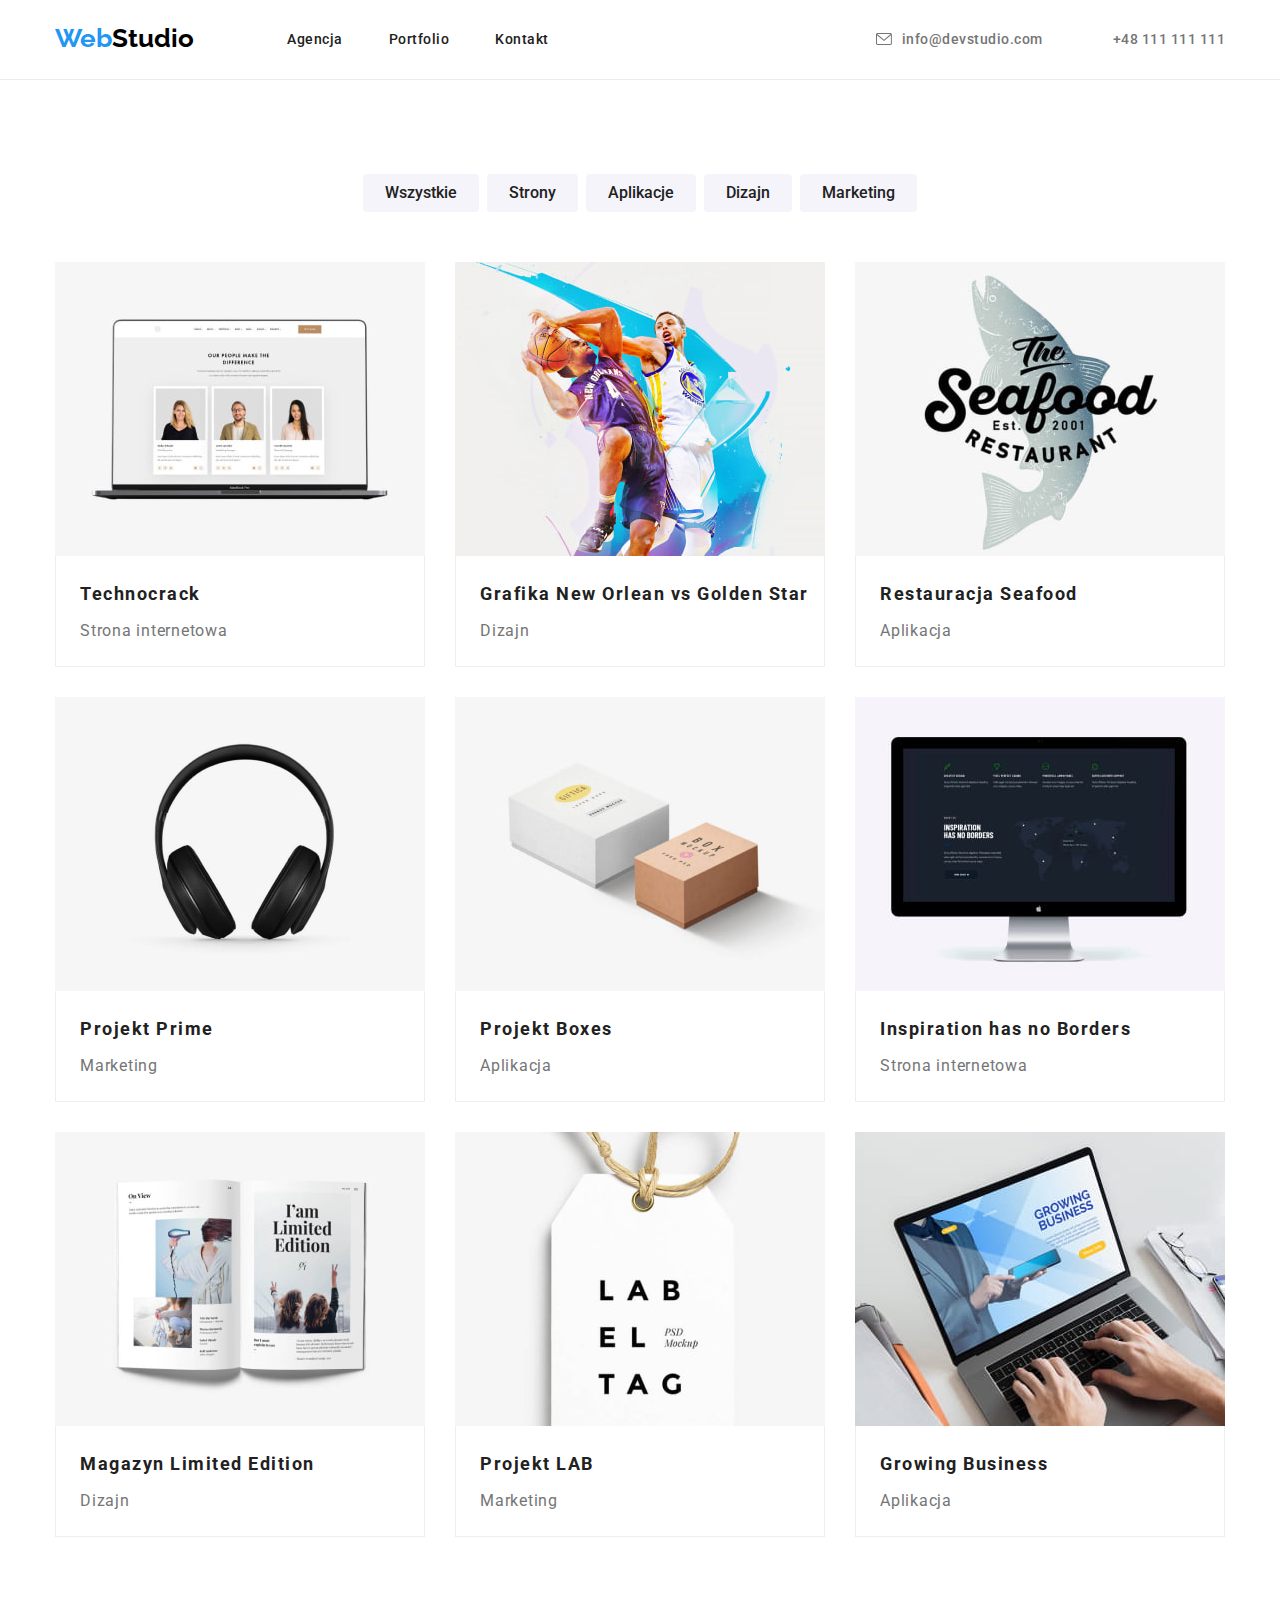
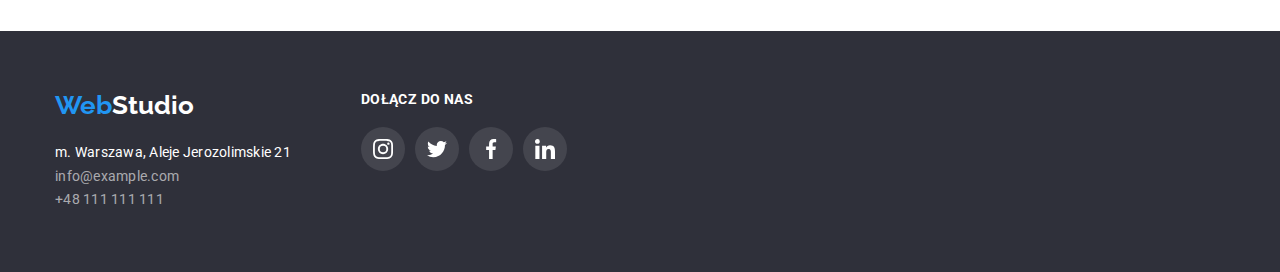
==== portfolio.html @ 368a5fe5 "copied goit-markup-hw-04 files" ====
<!DOCTYPE html>
<html lang="en">
  <head>
    <meta charset="UTF-8" />
    <meta http-equiv="X-UA-Compatible" content="IE=edge" />
    <meta name="viewport" content="width=device-width, initial-scale=1.0" />
    <title>Portfolio</title>

    <!-- links to stylesheets -->
    <link
      rel="stylesheet"
      href="https://cdnjs.cloudflare.com/ajax/libs/modern-normalize/1.0.0/modern-normalize.min.css"
    />
    <link rel="stylesheet" href="css/styles.css" />

    <!-- links to fonts -->
    <link rel="preconnect" href="https://fonts.googleapis.com" />
    <link rel="preconnect" href="https://fonts.gstatic.com" crossorigin />
    <link
      href="https://fonts.googleapis.com/css2?family=Raleway:wght@700&family=Roboto:wght@400;500;700;900&display=swap"
      rel="stylesheet"
    />
  </head>
  <body>
        <header class="site-bar-wrapper">
      <div class="container site-bar">
        <a class="logo-first" href="index.html"
          >Web<span class="logo-second">Studio</span></a
        >
        <nav>
          <ul class="main-navigation">
            <li><a href="agency-link">Agencja</a></li>
            <li><a href="portfolio.html">Portfolio</a></li>
            <li><a href="kontakt-link">Kontakt</a></li>
          </ul>
        </nav>
        <ul class="main-navigation main-navigation-contact">
          <li>
            <a href="mailto:info@devstudio.com">
              <svg width="16" height="12" class="icon-contact">
                <use href="./images/sprite-min.svg#icon-envelope"></use>
              </svg>
              info@devstudio.com</a
            >
          </li>
          <li>
            <a href="tel:+48111111111">
              <svg width="10" height="16" class="icon-contact">
                <use href="./images/sprite.svg-min#icon-smartphone"></use>
              </svg>
              +48 111 111 111</a
            >
          </li>
        </ul>
      </div>
    </header>
    
    <main>
      <div class="filtr-buttons-portfolio container section">
        <div class="filtr-buttons">
          <button type="button">Wszystkie</button>
          <button type="button">Strony</button>
          <button type="button">Aplikacje</button>
          <button type="button">Dizajn</button>
          <button type="button">Marketing</button>
        </div>
        <ul class="projects-list">
          <li>
            <figure>
              <img
                src="images/portfolio-technocrack.jpg"
                alt="Web page on the laptop screen"
                width="370"
                height="294"
              />
              <figcaption>
                <h4 class="project-title">Technocrack</h4>
                <p class="project-describe">Strona internetowa</p>
              </figcaption>
            </figure>
          </li>

          <li>
            <figure>
              <img
                src="images/portfolio-new-orlean.jpg"
                alt="Men playing baseball"
                width="370"
                height="294"
              />
              <figcaption>
                <h4 class="project-title">Grafika New Orlean vs Golden Star</h4>
                <p class="project-describe">Dizajn</p>
              </figcaption>
            </figure>
          </li>

          <li>
            <figure>
              <img
                src="images/portfolio-seafood.jpg"
                alt="The Seafood Restaurant's logo"
                width="370"
                height="294"
              />
              <figcaption>
                <h4 class="project-title">Restauracja Seafood</h4>
                <p class="project-describe">Aplikacja</p>
              </figcaption>
            </figure>
          </li>

          <li>
            <figure>
              <img
                src="images/portfolio-project-prime.jpg"
                alt="The headphones"
                width="370"
                height="294"
              />
              <figcaption>
                <h4 class="project-title">Projekt Prime</h4>
                <p class="project-describe">Marketing</p>
              </figcaption>
            </figure>
          </li>

          <li>
            <figure>
              <img
                src="images/portfolio-project-boxes.jpg"
                alt="The boxes"
                width="370"
                height="294"
              />
              <figcaption>
                <h4 class="project-title">Projekt Boxes</h4>
                <p class="project-describe">Aplikacja</p>
              </figcaption>
            </figure>
          </li>

          <li>
            <figure>
              <img
                src="images/portfolio-inspiration.jpg"
                alt="Apple computer"
                width="370"
                height="294"
              />
              <figcaption>
                <h4 class="project-title">Inspiration has no Borders</h4>
                <p class="project-describe">Strona internetowa</p>
              </figcaption>
            </figure>
          </li>

          <li>
            <figure>
              <img
                src="images/portfolio-limited-edition.jpg"
                alt="The magazin"
                width="370"
                height="294"
              />
              <figcaption>
                <h4 class="project-title">Magazyn Limited Edition</h4>
                <p class="project-describe">Dizajn</p>
              </figcaption>
            </figure>
          </li>

          <li>
            <figure>
              <img
                src="images/portfolio-project-lab.jpg"
                alt="The tag"
                width="370"
                height="294"
              />
              <figcaption>
                <h4 class="project-title">Projekt LAB</h4>
                <p class="project-describe">Marketing</p>
              </figcaption>
            </figure>
          </li>

          <li>
            <figure>
              <img
                src="images/portfolio-growing-business.jpg"
                alt="Man working on laptop"
                width="370"
                height="294"
              />
              <figcaption>
                <h4 class="project-title">Growing Business</h4>
                <p class="project-describe">Aplikacja</p>
              </figcaption>
            </figure>
          </li>
        </ul>
      </div>
    </main>

    <footer class="footer-wrapper">
      <div class="container footer-columns">
        <div class="footer-columns-adress">
          <a class="logo-first" href="index.html"
            >Web<span class="logo-second-footer">Studio</span></a
          >
          <address class="address-info">
            m. Warszawa, Aleje Jerozolimskie 21 <br />
            <a href="mailto:info@example.com" class="address-link"
              >info@example.com</a
            >
            <br />
            <a href="tel:+48111111111" class="address-link">+48 111 111 111</a>
          </address>
        </div>
        <div class="footer-socials">
          <h4>DOŁĄCZ DO NAS</h4>
          <ul class="footer-socials-icons">
            <li>
              <svg width="20" height="20">
                <use href="images/sprite-min.svg#icon-instagram-2"></use>
              </svg>
            </li>
            <li>
              <svg width="20" height="20">
                <use href="images/sprite-min.svg#icon-twitter-1"></use>
              </svg>
            </li>
            <li>
              <svg width="20" height="20">
                <use href="images/sprite-min.svg#icon-facebook-1"></use>
              </svg>
            </li>
            <li>
              <svg width="20" height="20">
                <use href="images/sprite-min.svg#icon-linkedin-1"></use>
              </svg>
            </li>
          </ul>
        </div>
      </div>
    </footer>
  </body>
</html>
---- css/styles.css ----
:root {
  --main-color: #212121;
  --accent-color: #2196f3;
  --descriptions-color: #757575;
  --background-dark-color: #2f303a;
  --background-light-color: #f5f4fa;
  --white-color: #ffffff;
  --black-color: #000000;
  --clients-logo-color: hsla(227, 6%, 70%, 1);
}

*,
*::before,
*::after {
  box-sizing: border-box;
  margin: 0;
  padding: 0;
}

body {
  font-family: "Roboto", "Raleway", sans-serif;
  color: var(--main-color);
  max-width: 1600px;
  margin-left: auto;
  margin-right: auto;
}

.container {
  max-width: 1200px;
  margin-left: auto;
  margin-right: auto;
  padding-left: 15px;
  padding-right: 15px;
}

.section {
  padding-bottom: 94px;
  padding-top: 94px;
}
/* header styles */

.site-bar-wrapper {
  background-color: var(--white-color);
  border-bottom: 1px solid #ececec;
}
.site-bar {
  display: flex;
  align-items: center;
}
.site-bar > a {
  margin: 24px 93px 25px 0;
}

.logo-first {
  color: var(--accent-color);
  text-decoration: none;
  font-family: "Raleway";
  font-size: 26px;
  font-weight: 700;
}
.logo-second {
  color: var(--black-color);
}
.main-navigation {
  list-style: none;
  display: flex;
}
.main-navigation a {
  text-decoration: none;
  color: var(--main-color);
  font-weight: 500;
  font-size: 14px;
  letter-spacing: 0.5px;
  margin-right: 46px;
}
.main-navigation a[href="kontakt-link"] {
  margin-right: 0;
}
.main-navigation-contact {
  margin-left: auto;
}
.main-navigation-contact a {
  color: var(--descriptions-color);
  margin-right: 50px;
  fill: var(--descriptions-color);
  display: flex;
  gap: 10px;
  align-items: center;
}
.main-navigation-contact a[href="tel:+48111111111"] {
  margin-right: 0;
}
.main-navigation a:hover {
  color: var(--accent-color);
  fill: var(--accent-color);
}
.main-navigation a:focus {
  color: var(--accent-color);
  fill: var(--accent-color);
}

/* footer styles */

.footer-wrapper {
  background-color: var(--background-dark-color);
  padding-top: 60px;
  padding-bottom: 60px;
}
.footer-columns {
  display: flex;
}
.footer-columns-adress {
  margin-right: 70px;
}
.logo-second-footer {
  color: var(--white-color);
}
.address-info {
  color: var(--white-color);
  font-style: normal;
  font-size: 14px;
  line-height: 1.7;
  vertical-align: top;
  letter-spacing: 0.25px;
  margin-top: 20px;
}
.address-link {
  text-decoration: none;
  color: #ffffff99;
  font-style: normal;
  font-size: 14px;
  line-height: 1.7;
  vertical-align: top;
  letter-spacing: 0.25px;
}
.address-link:hover {
  color: var(--accent-color);
}
.address-link:focus {
  color: var(--accent-color);
}
.footer-socials-icons {
  list-style: none;
  display: flex;
  gap: 10px;
}
.footer-socials h4 {
  font-weight: 700;
  font-size: 14px;
  font-style: normal;
  line-height: 1.1428;
  letter-spacing: 0.03em;
  text-transform: uppercase;
  color: var(--white-color);
  margin-bottom: 20px;
}
.footer-socials-icons li {
  width: 44px;
  height: 44px;
  border-radius: 50%;
  background-color: rgba(255, 255, 255, 0.1);
  fill: var(--white-color);
  display: flex;
  justify-content: center;
  align-items: center;
}
.footer-socials-icons li:hover,
.footer-socials-icons li:active {
  cursor: pointer;
  background-color: var(--accent-color);
}
.footer-socials-icons li:focus,
.footer-socials-icons li:active {
  background-color: var(--accent-color);
}

/* main-page main styles */

.container-main-first {
  background-color: var(--background-dark-color);
  background-image: linear-gradient(
      hsla(235, 10%, 21%, 0.4),
      hsla(235, 10%, 21%, 0.4)
    ),
    url(../images/back-ground-img.jpg);
  background-size: cover;
  background-repeat: no-repeat;
  padding-top: 200px;
  padding-bottom: 200px;
}
.container-main-first-caption {
  color: var(--white-color);
  font-weight: 900;
  font-size: 44px;
  line-height: 1.36;
  text-align: center;
  vertical-align: top;
  letter-spacing: 3px;
  padding-bottom: 30px;
}
.container-main-first-button {
  background-color: var(--accent-color);
  color: var(--white-color);
  border: none;
  font-weight: 700;
  font-size: 16px;
  line-height: 1.875;
  text-align: center;
  cursor: pointer;
  padding: 10px 42px;
  display: block;
  margin-left: auto;
  margin-right: auto;
  border-radius: 4px;
  box-shadow: 0px 4px 4px rgba(0, 0, 0, 0.15);
}
.container-main-second-list {
  list-style: none;
  display: flex;
  gap: 30px;
}

.container-main-second-list div {
  display: flex;
  width: 270px;
  height: 120px;
  justify-content: center;
  align-items: center;
  background-color: hsla(250, 38%, 97%, 1);
  border-radius: 4px;
  margin-bottom: 30px;
}
.container-main-second-list h3 {
  font-weight: 700;
  font-size: 14px;
  line-height: 1.15;
  text-transform: uppercase;
  letter-spacing: 0.25px;
}
.container-main-second-list p {
  font-size: 14px;
  line-height: 1.7;
  color: var(--descriptions-color);
  letter-spacing: 0.25px;
}
.container-main-third {
  padding-top: 0px;
}
.container-main-third ul {
  list-style: none;
  display: flex;
  gap: 30px;
  font-size: 0;
}
.container-caption {
  font-weight: 700;
  font-size: 36px;
  text-align: center;
  vertical-align: top;
  padding-bottom: 50px;
}
.container-team {
  background-color: var(--background-light-color);
}
.container-team ul {
  list-style: none;
  display: flex;
  gap: 30px;
}
.container-team figcaption > ul {
  display: flex;
  gap: 10px;
  justify-content: center;
  padding-bottom: 30px;
}
.container-team-icons li {
  width: 44px;
  height: 44px;
  border-radius: 50%;
  display: flex;
  justify-content: center;
  align-items: center;
  fill: hsla(227, 6%, 70%, 1);
}
.container-team-icons li:hover,
.container-team-icons li:active {
  background-color: var(--accent-color);
  fill: hsla(0, 0%, 100%, 1);
  cursor: pointer;
}
.container-team-icons li:focus,
.container-team-icons li:active {
  background-color: var(--accent-color);
  fill: hsla(0, 0%, 100%, 1);
}
.container-team-worker {
  background-color: var(--white-color);
  border-bottom-right-radius: 4px;
  border-bottom-left-radius: 4px;
  box-shadow: 0px 2px 1px rgba(0, 0, 0, 0.2), 0px 1px 1px rgba(0, 0, 0, 0.14),
    0px 1px 3px rgba(0, 0, 0, 0.12);
}
.container-team-worker img {
  display: block;
}
.container-team-title {
  font-weight: 500;
  font-size: 16px;
  line-height: 1.1875;
  text-align: center;
  letter-spacing: 0.03em;
  padding-top: 30px;
  padding-bottom: 10px;
}
.container-team-describe {
  font-size: 16px;
  line-height: 1.1875;
  text-align: center;
  color: var(--descriptions-color);
  letter-spacing: 0.03em;
  padding-bottom: 16px;
}

.container-clients-list {
  list-style: none;
  display: flex;
  gap: 30px;
}
.container-clients-list li {
  width: 170px;
  height: 92px;
  display: flex;
  justify-content: center;
  align-items: center;
  border: 1px solid var(--clients-logo-color);
  border-radius: 4px;
  fill: var(--clients-logo-color);
}
.container-clients-list li:hover,
.container-clients-list li:active {
  border: 1px solid var(--accent-color);
  fill: var(--accent-color);
  cursor: pointer;
}
.container-clients-list li:focus,
.container-clients-list li:active {
  border: 1px solid var(--accent-color);
  fill: var(--accent-color);
}

/* portfolio-page styles */
.filtr-buttons {
  display: flex;
  justify-content: center;
  gap: 8px;
}

.filtr-buttons-portfolio button {
  background-color: var(--background-light-color);
  color: var(--main-color);
  border: none;
  font-weight: 500;
  font-size: 16px;
  line-height: 1.625;
  padding: 6px 22px;
  border-radius: 4px;
}

.filtr-buttons-portfolio button:hover {
  background-color: var(--accent-color);
  color: var(--white-color);
  cursor: pointer;
  box-shadow: 0px 3px 1px rgba(0, 0, 0, 0.1), 0px 1px 2px rgba(0, 0, 0, 0.08),
    0px 2px 2px rgba(0, 0, 0, 0.12);
}
.filtr-buttons-portfolio button:focus {
  background-color: var(--accent-color);
  color: var(--white-color);
  cursor: pointer;
}
.projects-list {
  list-style: none;
  padding-top: 50px;
  display: flex;
  flex-wrap: wrap;
  gap: 30px;
}
.projects-list figure {
  font-size: 0;
}
.projects-list figure:hover {
  box-shadow: 0px 1px 1px rgba(0, 0, 0, 0.12), 0px 4px 4px rgba(0, 0, 0, 0.06),
    1px 4px 6px rgba(0, 0, 0, 0.16);
  cursor: pointer;
}
.projects-list figcaption {
  border-bottom: 1px solid #eeeeee;
  border-right: 1px solid #eeeeee;
  border-left: 1px solid #eeeeee;
}
.project-title {
  font-weight: 700;
  font-size: 18px;
  line-height: 2;
  vertical-align: top;
  letter-spacing: 1.5px;
  padding-left: 24px;
  padding-top: 20px;
  padding-bottom: 4px;
}

.project-describe {
  font-size: 16px;
  color: var(--descriptions-color);
  line-height: 1.875;
  letter-spacing: 0.75px;
  padding-left: 24px;
  padding-bottom: 20px;
}
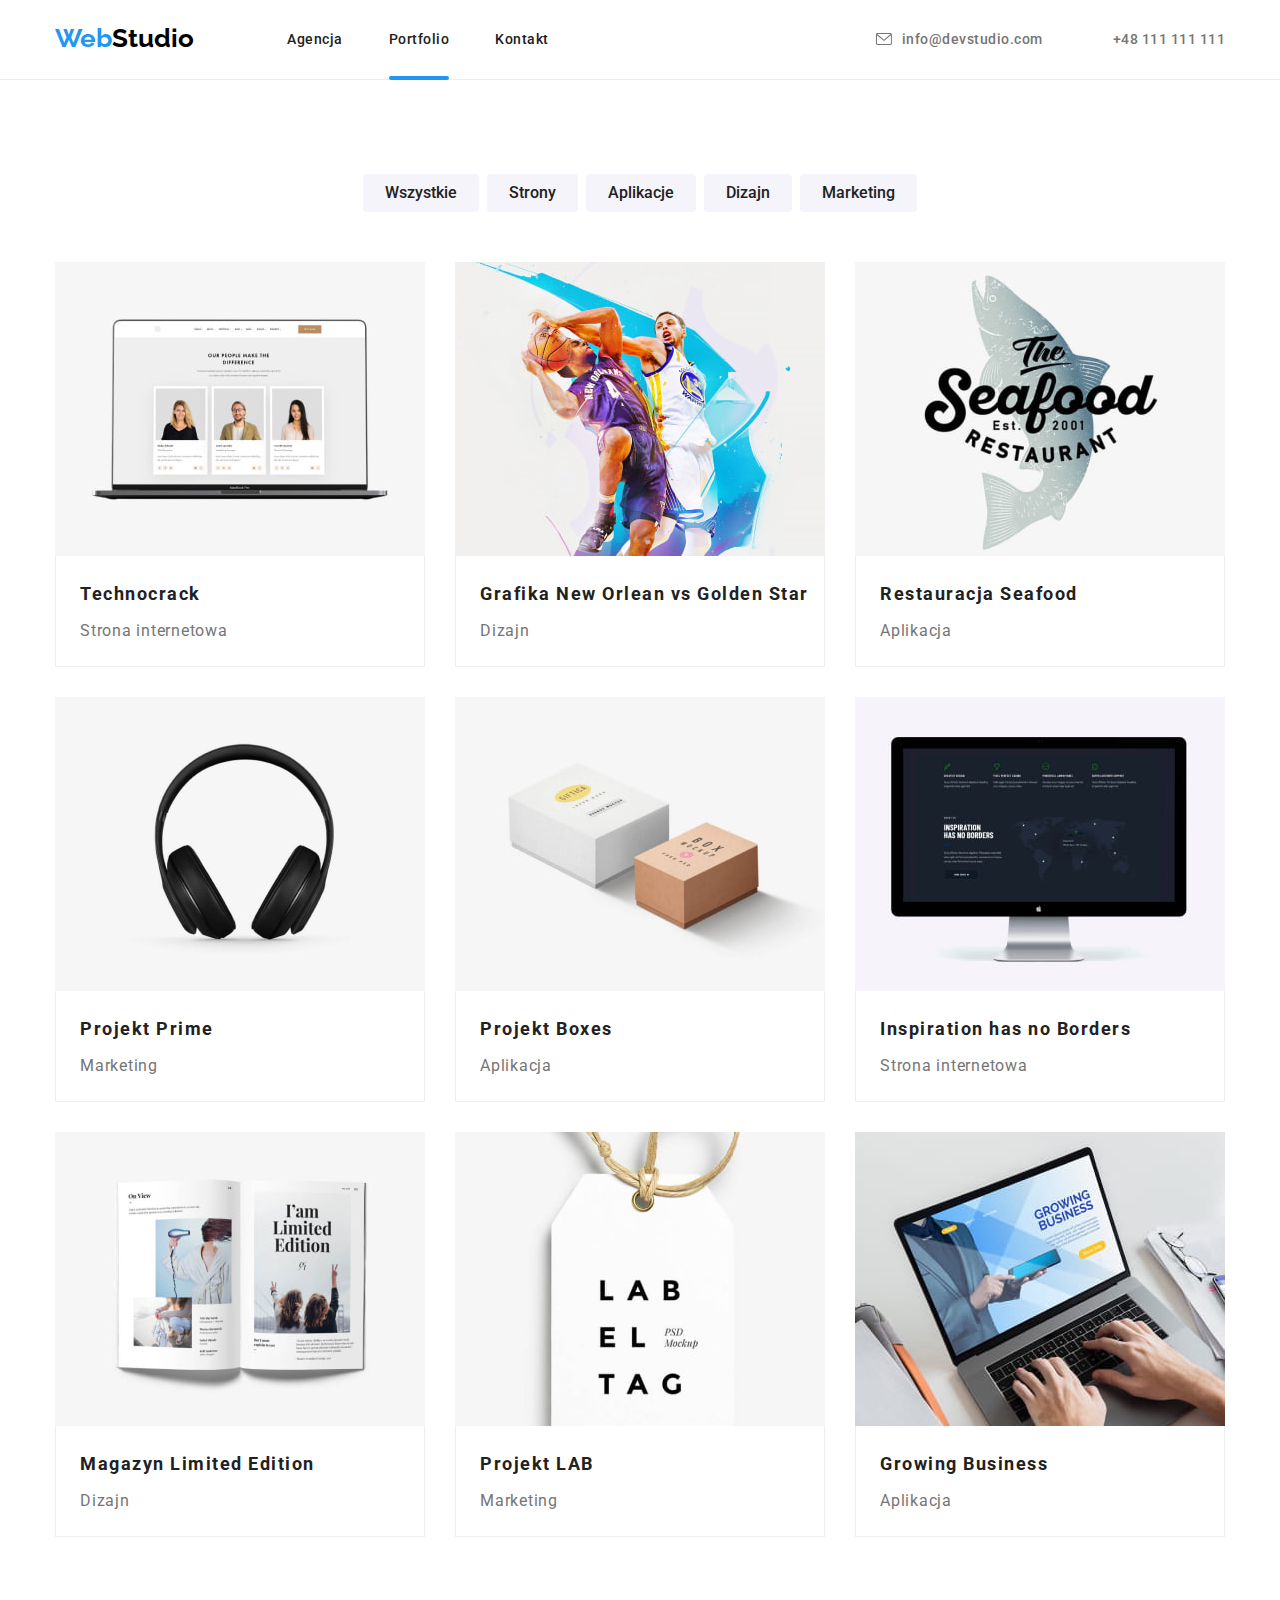
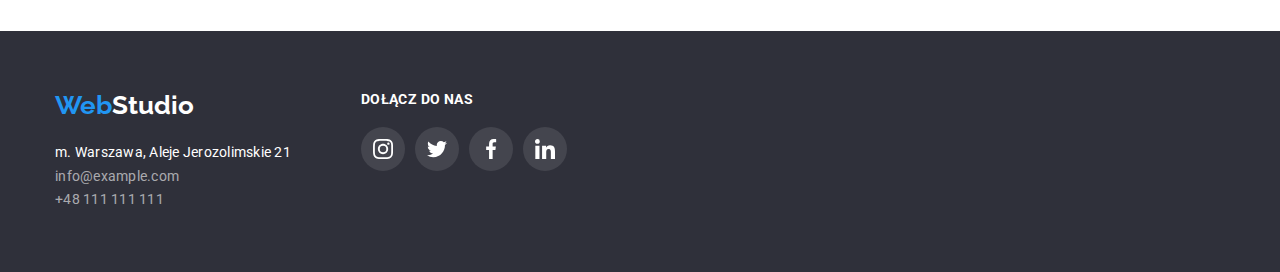
==== commit d7bf4ea0: "C1 C4 updated" ====
--- a/portfolio.html
+++ b/portfolio.html
@@ -29,8 +29,8 @@
         >
         <nav>
           <ul class="main-navigation">
-            <li><a href="agency-link">Agencja</a></li>
-            <li><a href="portfolio.html">Portfolio</a></li>
+            <li><a href="index.html">Agencja</a></li>
+            <li><a href="portfolio.html" class="main-navigation-active">Portfolio</a></li>
             <li><a href="kontakt-link">Kontakt</a></li>
           </ul>
         </nav>
--- a/css/styles.css
+++ b/css/styles.css
@@ -64,6 +64,7 @@
 .main-navigation {
   list-style: none;
   display: flex;
+  align-items: center;
 }
 .main-navigation a {
   text-decoration: none;
@@ -72,7 +73,12 @@
   font-size: 14px;
   letter-spacing: 0.5px;
   margin-right: 46px;
-}
+  position: relative;
+  transition-property: color fill;
+  transition-duration: 250ms;
+  transition-timing-function: cubic-bezier(0.4, 0, 0.2, 1);
+}
+
 .main-navigation a[href="kontakt-link"] {
   margin-right: 0;
 }
@@ -98,6 +104,17 @@
   color: var(--accent-color);
   fill: var(--accent-color);
 }
+.main-navigation-active::after {
+  content: "";
+  background-color: var(--accent-color);
+  border-radius: 2px;
+  height: 4px;
+  position: absolute;
+  top: 45px;
+  left: 0;
+  bottom: 0;
+  right: 0;
+}
 
 /* footer styles */
 
@@ -132,6 +149,9 @@
   line-height: 1.7;
   vertical-align: top;
   letter-spacing: 0.25px;
+  transition-property: color;
+  transition-duration: 250ms;
+  transition-timing-function: cubic-bezier(0.4, 0, 0.2, 1);
 }
 .address-link:hover {
   color: var(--accent-color);
@@ -163,6 +183,9 @@
   display: flex;
   justify-content: center;
   align-items: center;
+  transition-property: background-color;
+  transition-duration: 250ms;
+  transition-timing-function: cubic-bezier(0.4, 0, 0.2, 1);
 }
 .footer-socials-icons li:hover,
 .footer-socials-icons li:active {
@@ -205,6 +228,7 @@
   font-weight: 700;
   font-size: 16px;
   line-height: 1.875;
+  letter-spacing: 0.06em;
   text-align: center;
   cursor: pointer;
   padding: 10px 42px;
@@ -259,6 +283,27 @@
   vertical-align: top;
   padding-bottom: 50px;
 }
+.container-main-third li {
+  position: relative;
+}
+.container-main-third-background {
+  background-color: #2f303acc;
+  width: 100%;
+  position: absolute;
+  top: 224px;
+  z-index: 1;
+}
+.container-main-third-background p {
+  font-weight: 700;
+  font-size: 14px;
+  line-height: 1.1721;
+  text-align: center;
+  letter-spacing: 0.03em;
+  text-transform: uppercase;
+  color: var(--white-color);
+  padding-top: 27px;
+  padding-bottom: 27px;
+}
 .container-team {
   background-color: var(--background-light-color);
 }
@@ -281,6 +326,9 @@
   justify-content: center;
   align-items: center;
   fill: hsla(227, 6%, 70%, 1);
+  transition-property: background-color fill;
+  transition-duration: 250ms;
+  transition-timing-function: cubic-bezier(0.4, 0, 0.2, 1);
 }
 .container-team-icons li:hover,
 .container-team-icons li:active {
@@ -335,6 +383,9 @@
   border: 1px solid var(--clients-logo-color);
   border-radius: 4px;
   fill: var(--clients-logo-color);
+  transition-property: fill border;
+  transition-duration: 250ms;
+  transition-timing-function: cubic-bezier(0.4, 0, 0.2, 1);
 }
 .container-clients-list li:hover,
 .container-clients-list li:active {
@@ -364,6 +415,9 @@
   line-height: 1.625;
   padding: 6px 22px;
   border-radius: 4px;
+  transition-property: background-color color box-shadow;
+  transition-duration: 250ms;
+  transition-timing-function: cubic-bezier(0.4, 0, 0.2, 1);
 }
 
 .filtr-buttons-portfolio button:hover {
@@ -387,6 +441,9 @@
 }
 .projects-list figure {
   font-size: 0;
+  transition-property: box-shadow;
+  transition-duration: 250ms;
+  transition-timing-function: cubic-bezier(0.4, 0, 0.2, 1);
 }
 .projects-list figure:hover {
   box-shadow: 0px 1px 1px rgba(0, 0, 0, 0.12), 0px 4px 4px rgba(0, 0, 0, 0.06),
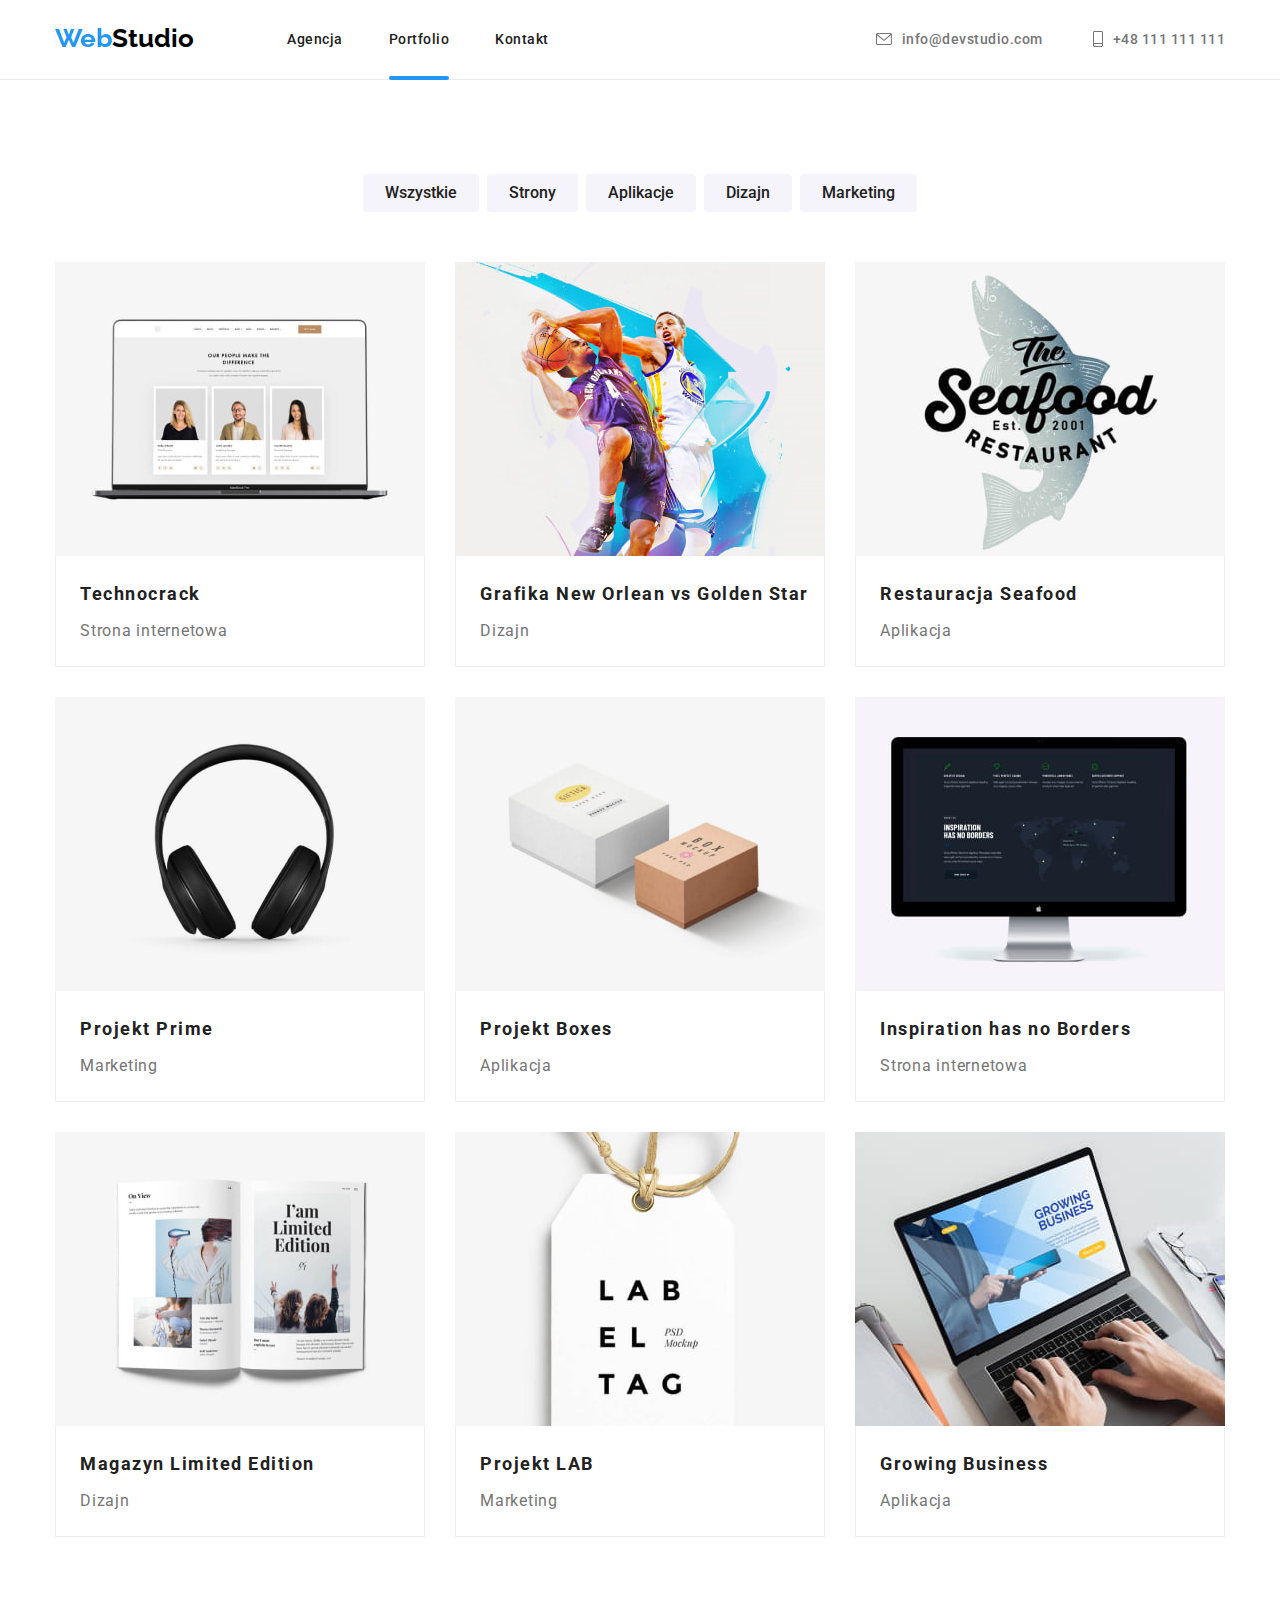
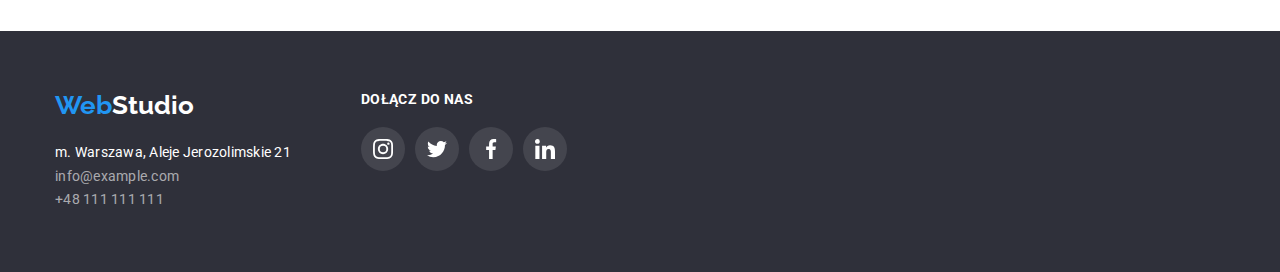
==== commit 76920c31: "update svg mobile icon" ====
--- a/portfolio.html
+++ b/portfolio.html
@@ -22,7 +22,7 @@
     />
   </head>
   <body>
-        <header class="site-bar-wrapper">
+    <header class="site-bar-wrapper">
       <div class="container site-bar">
         <a class="logo-first" href="index.html"
           >Web<span class="logo-second">Studio</span></a
@@ -30,7 +30,11 @@
         <nav>
           <ul class="main-navigation">
             <li><a href="index.html">Agencja</a></li>
-            <li><a href="portfolio.html" class="main-navigation-active">Portfolio</a></li>
+            <li>
+              <a href="portfolio.html" class="main-navigation-active"
+                >Portfolio</a
+              >
+            </li>
             <li><a href="kontakt-link">Kontakt</a></li>
           </ul>
         </nav>
@@ -46,7 +50,7 @@
           <li>
             <a href="tel:+48111111111">
               <svg width="10" height="16" class="icon-contact">
-                <use href="./images/sprite.svg-min#icon-smartphone"></use>
+                <use href="./images/sprite-min.svg#icon-smartphone"></use>
               </svg>
               +48 111 111 111</a
             >
@@ -54,7 +58,7 @@
         </ul>
       </div>
     </header>
-    
+
     <main>
       <div class="filtr-buttons-portfolio container section">
         <div class="filtr-buttons">
@@ -67,12 +71,20 @@
         <ul class="projects-list">
           <li>
             <figure>
-              <img
-                src="images/portfolio-technocrack.jpg"
-                alt="Web page on the laptop screen"
-                width="370"
-                height="294"
-              />
+              <div>
+                <img
+                  src="images/portfolio-technocrack.jpg"
+                  alt="Web page on the laptop screen"
+                  width="370"
+                  height="294"
+                />
+                <p>
+                  Technocrack jest popularną platformą wykorzystywaną do
+                  rozpowszechniania koronawirusa. Firmy wykorzystują tę
+                  platformę do celów szpiegowskich i ataków na niezabezpieczone
+                  serwery konkurencji
+                </p>
+              </div>
               <figcaption>
                 <h4 class="project-title">Technocrack</h4>
                 <p class="project-describe">Strona internetowa</p>
@@ -82,12 +94,20 @@
 
           <li>
             <figure>
-              <img
-                src="images/portfolio-new-orlean.jpg"
-                alt="Men playing baseball"
-                width="370"
-                height="294"
-              />
+              <div>
+                <img
+                  src="images/portfolio-new-orlean.jpg"
+                  alt="Men playing baseball"
+                  width="370"
+                  height="294"
+                />
+                <p>
+                  Technocrack jest popularną platformą wykorzystywaną do
+                  rozpowszechniania koronawirusa. Firmy wykorzystują tę
+                  platformę do celów szpiegowskich i ataków na niezabezpieczone
+                  serwery konkurencji
+                </p>
+              </div>
               <figcaption>
                 <h4 class="project-title">Grafika New Orlean vs Golden Star</h4>
                 <p class="project-describe">Dizajn</p>
@@ -97,12 +117,20 @@
 
           <li>
             <figure>
-              <img
-                src="images/portfolio-seafood.jpg"
-                alt="The Seafood Restaurant's logo"
-                width="370"
-                height="294"
-              />
+              <div>
+                <img
+                  src="images/portfolio-seafood.jpg"
+                  alt="The Seafood Restaurant's logo"
+                  width="370"
+                  height="294"
+                />
+                <p>
+                  Technocrack jest popularną platformą wykorzystywaną do
+                  rozpowszechniania koronawirusa. Firmy wykorzystują tę
+                  platformę do celów szpiegowskich i ataków na niezabezpieczone
+                  serwery konkurencji
+                </p>
+              </div>
               <figcaption>
                 <h4 class="project-title">Restauracja Seafood</h4>
                 <p class="project-describe">Aplikacja</p>
@@ -112,12 +140,20 @@
 
           <li>
             <figure>
-              <img
-                src="images/portfolio-project-prime.jpg"
-                alt="The headphones"
-                width="370"
-                height="294"
-              />
+              <div>
+                <img
+                  src="images/portfolio-project-prime.jpg"
+                  alt="The headphones"
+                  width="370"
+                  height="294"
+                />
+                <p>
+                  Technocrack jest popularną platformą wykorzystywaną do
+                  rozpowszechniania koronawirusa. Firmy wykorzystują tę
+                  platformę do celów szpiegowskich i ataków na niezabezpieczone
+                  serwery konkurencji
+                </p>
+              </div>
               <figcaption>
                 <h4 class="project-title">Projekt Prime</h4>
                 <p class="project-describe">Marketing</p>
@@ -127,12 +163,20 @@
 
           <li>
             <figure>
-              <img
-                src="images/portfolio-project-boxes.jpg"
-                alt="The boxes"
-                width="370"
-                height="294"
-              />
+              <div>
+                <img
+                  src="images/portfolio-project-boxes.jpg"
+                  alt="The boxes"
+                  width="370"
+                  height="294"
+                />
+                <p>
+                  Technocrack jest popularną platformą wykorzystywaną do
+                  rozpowszechniania koronawirusa. Firmy wykorzystują tę
+                  platformę do celów szpiegowskich i ataków na niezabezpieczone
+                  serwery konkurencji
+                </p>
+              </div>
               <figcaption>
                 <h4 class="project-title">Projekt Boxes</h4>
                 <p class="project-describe">Aplikacja</p>
@@ -142,12 +186,20 @@
 
           <li>
             <figure>
-              <img
-                src="images/portfolio-inspiration.jpg"
-                alt="Apple computer"
-                width="370"
-                height="294"
-              />
+              <div>
+                <img
+                  src="images/portfolio-inspiration.jpg"
+                  alt="Apple computer"
+                  width="370"
+                  height="294"
+                />
+                <p>
+                  Technocrack jest popularną platformą wykorzystywaną do
+                  rozpowszechniania koronawirusa. Firmy wykorzystują tę
+                  platformę do celów szpiegowskich i ataków na niezabezpieczone
+                  serwery konkurencji
+                </p>
+              </div>
               <figcaption>
                 <h4 class="project-title">Inspiration has no Borders</h4>
                 <p class="project-describe">Strona internetowa</p>
@@ -157,12 +209,20 @@
 
           <li>
             <figure>
-              <img
-                src="images/portfolio-limited-edition.jpg"
-                alt="The magazin"
-                width="370"
-                height="294"
-              />
+              <div>
+                <img
+                  src="images/portfolio-limited-edition.jpg"
+                  alt="The magazin"
+                  width="370"
+                  height="294"
+                />
+                <p>
+                  Technocrack jest popularną platformą wykorzystywaną do
+                  rozpowszechniania koronawirusa. Firmy wykorzystują tę
+                  platformę do celów szpiegowskich i ataków na niezabezpieczone
+                  serwery konkurencji
+                </p>
+              </div>
               <figcaption>
                 <h4 class="project-title">Magazyn Limited Edition</h4>
                 <p class="project-describe">Dizajn</p>
@@ -172,12 +232,20 @@
 
           <li>
             <figure>
-              <img
-                src="images/portfolio-project-lab.jpg"
-                alt="The tag"
-                width="370"
-                height="294"
-              />
+              <div>
+                <img
+                  src="images/portfolio-project-lab.jpg"
+                  alt="The tag"
+                  width="370"
+                  height="294"
+                />
+                <p>
+                  Technocrack jest popularną platformą wykorzystywaną do
+                  rozpowszechniania koronawirusa. Firmy wykorzystują tę
+                  platformę do celów szpiegowskich i ataków na niezabezpieczone
+                  serwery konkurencji
+                </p>
+              </div>
               <figcaption>
                 <h4 class="project-title">Projekt LAB</h4>
                 <p class="project-describe">Marketing</p>
@@ -187,12 +255,20 @@
 
           <li>
             <figure>
-              <img
-                src="images/portfolio-growing-business.jpg"
-                alt="Man working on laptop"
-                width="370"
-                height="294"
-              />
+              <div>
+                <img
+                  src="images/portfolio-growing-business.jpg"
+                  alt="Man working on laptop"
+                  width="370"
+                  height="294"
+                />
+                <p>
+                  Technocrack jest popularną platformą wykorzystywaną do
+                  rozpowszechniania koronawirusa. Firmy wykorzystują tę
+                  platformę do celów szpiegowskich i ataków na niezabezpieczone
+                  serwery konkurencji
+                </p>
+              </div>
               <figcaption>
                 <h4 class="project-title">Growing Business</h4>
                 <p class="project-describe">Aplikacja</p>
--- a/css/styles.css
+++ b/css/styles.css
@@ -450,6 +450,28 @@
     1px 4px 6px rgba(0, 0, 0, 0.16);
   cursor: pointer;
 }
+.projects-list div {
+  position: relative;
+  overflow: hidden;
+}
+.projects-list div > p {
+  position: absolute;
+  top: 0px;
+  bottom: 0;
+  right: 0;
+  left: 0;
+  background-color: rgba(33, 150, 243, 0.9);
+  color: var(--white-color);
+  font-size: 18px;
+  line-height: 1.555;
+  letter-spacing: 0.03em;
+  padding: 49px 45px 49px 24px;
+  transform: translateY(294px);
+  transition: transform 250ms cubic-bezier(0.4, 0, 0.2, 1);
+}
+.projects-list figure:hover div > p {
+  transform: translateY(0);
+}
 .projects-list figcaption {
   border-bottom: 1px solid #eeeeee;
   border-right: 1px solid #eeeeee;
